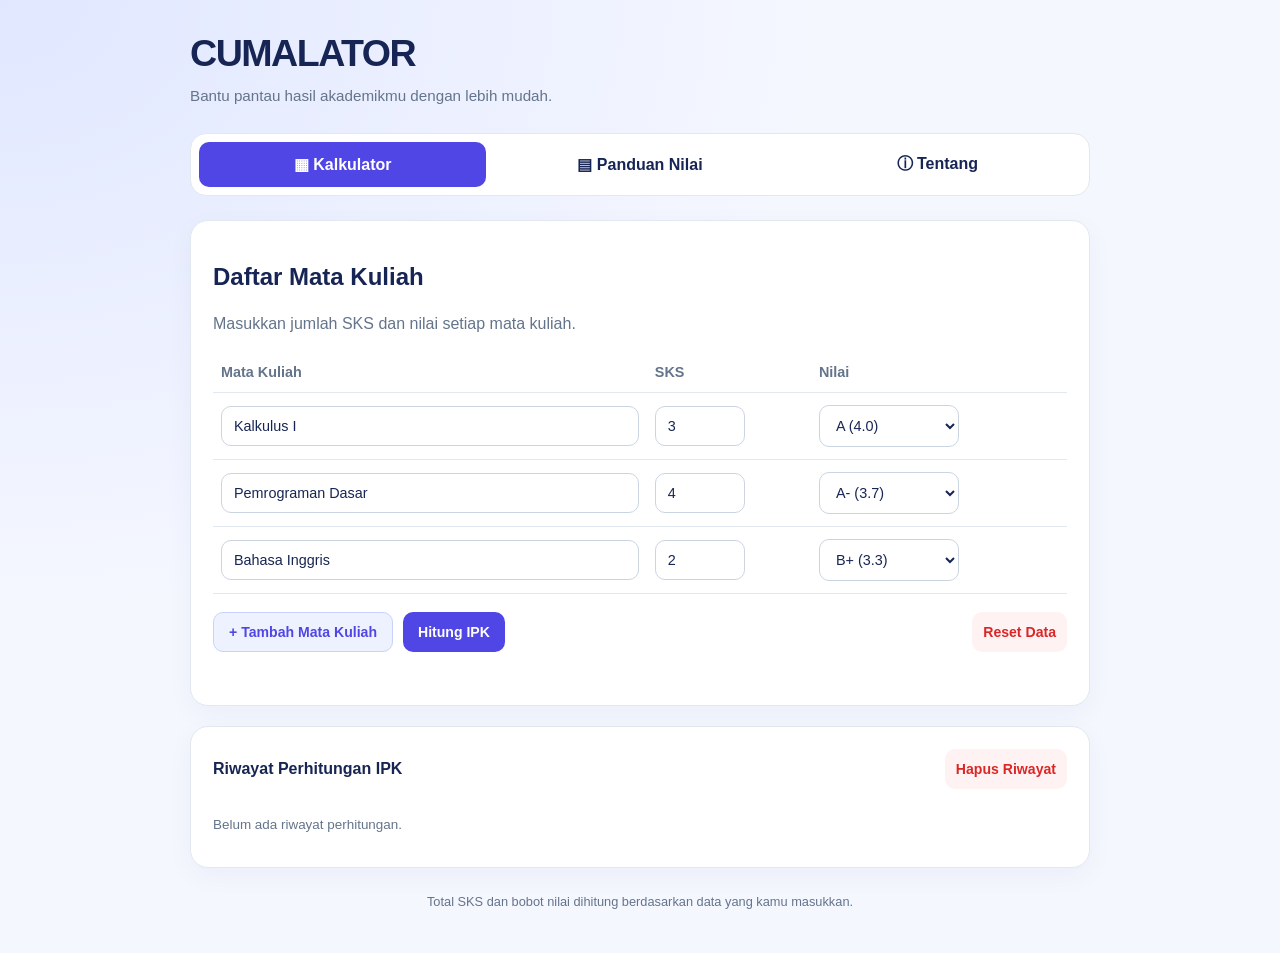
==== index.html @ b5d07160 "chore: kode awal Tugas 4 (CUMALATOR)" ====
<!DOCTYPE html>
<html lang="id">
<head>
  <meta charset="UTF-8">
  <meta name="viewport" content="width=device-width, initial-scale=1">
  <title>CUMALATOR</title>
  <link rel="stylesheet" href="style.css">
</head>

<body>
  <div class="wrap">

    <!-- Header -->
    <header class="app-header">
      <h1>CUMALATOR</h1>
      <p class="subtitle">
        Bantu pantau hasil akademikmu dengan lebih mudah.
      </p>
    </header>

    <!-- Navigasi -->
    <nav class="main-nav" aria-label="Navigasi utama">
      <button
        type="button"
        class="nav-btn active"
        data-view="calculatorView"
        aria-current="page"
      >
        <span aria-hidden="true">▦</span>
        Kalkulator
      </button>

      <button
        type="button"
        class="nav-btn"
        data-view="guideView"
      >
        <span aria-hidden="true">▤</span>
        Panduan Nilai
      </button>

      <button
        type="button"
        class="nav-btn"
        data-view="aboutView"
      >
        <span aria-hidden="true">ⓘ</span>
        Tentang
      </button>
    </nav>

    <!-- Konten utama -->
    <main>

      <!-- Halaman Kalkulator -->
      <section class="app-view active" id="calculatorView">
        <form id="ipkForm">
          <div class="card">
            <h2>Daftar Mata Kuliah</h2>

            <p class="section-desc">
              Masukkan jumlah SKS dan nilai setiap mata kuliah.
            </p>

            <div class="table-scroll">
              <table>
                <thead>
                  <tr>
                    <th class="col-nama">Mata Kuliah</th>
                    <th>SKS</th>
                    <th>Nilai</th>
                    <th></th>
                  </tr>
                </thead>

                <tbody id="tableBody"></tbody>
              </table>
            </div>

            <div class="actions-row">
              <button
                type="button"
                class="btn btn-ghost"
                id="addRowBtn"
              >
                + Tambah Mata Kuliah
              </button>

              <button
                type="submit"
                class="btn btn-primary"
                id="submitBtn"
              >
                Hitung IPK
              </button>

              <button
                type="button"
                class="btn btn-danger"
                id="resetBtn"
              >
                Reset Data
              </button>
            </div>

            <p
              id="saveIndicator"
              class="save-indicator"
              aria-live="polite"
            ></p>
          </div>
        </form>

        <!-- Hasil Perhitungan -->
        <div
          class="card"
          id="resultCard"
          style="display: none;"
        >
          <div class="result">
            <span>Hasil IPK kamu:</span>
            <span class="ipk-value" id="ipkValue">0.00</span>
          </div>
        </div>

        <!-- Riwayat Perhitungan -->
        <div class="card" id="historyCard">
          <div class="history-header">
            <strong>Riwayat Perhitungan IPK</strong>

            <button
              type="button"
              class="btn btn-danger"
              id="clearHistoryBtn"
            >
              Hapus Riwayat
            </button>
          </div>

          <div id="historyList" class="history-list">
            <p class="hint" id="historyEmpty">
              Belum ada riwayat perhitungan.
            </p>
          </div>
        </div>
      </section>

      <!-- Halaman Panduan Nilai -->
      <section class="app-view" id="guideView" hidden>
        <div class="card">
          <h2>Panduan Bobot Nilai</h2>

          <p class="section-desc">
            Berikut bobot nilai yang digunakan oleh kalkulator ini.
          </p>

          <div class="table-scroll">
            <table class="grade-table">
              <thead>
                <tr>
                  <th>Nilai</th>
                  <th>Bobot</th>
                </tr>
              </thead>

              <tbody>
                <tr>
                  <td>A</td>
                  <td>4.0</td>
                </tr>
                <tr>
                  <td>A-</td>
                  <td>3.7</td>
                </tr>
                <tr>
                  <td>B+</td>
                  <td>3.3</td>
                </tr>
                <tr>
                  <td>B</td>
                  <td>3.0</td>
                </tr>
                <tr>
                  <td>B-</td>
                  <td>2.7</td>
                </tr>
                <tr>
                  <td>C+</td>
                  <td>2.3</td>
                </tr>
                <tr>
                  <td>C</td>
                  <td>2.0</td>
                </tr>
                <tr>
                  <td>D</td>
                  <td>1.0</td>
                </tr>
                <tr>
                  <td>E</td>
                  <td>0.0</td>
                </tr>
              </tbody>
            </table>
          </div>
        </div>

        <div class="card">
          <h2>Cara Menghitung IPK</h2>

          <p>1. Masukkan nama mata kuliah dan jumlah SKS.</p>
          <p>2. Pilih nilai untuk setiap mata kuliah.</p>
          <p>3. Tekan tombol <strong>Hitung IPK</strong>.</p>
          <p>4. Hasil perhitungan akan muncul dan tersimpan di riwayat.</p>

          <p class="formula">
            IPK = Total (SKS × Bobot Nilai) ÷ Total SKS
          </p>
        </div>
      </section>

      <!-- Halaman Tentang -->
      <section class="app-view" id="aboutView" hidden>
        <div class="card about-card">

          <!-- Ikon Ilustrasi -->
          <div class="about-icon" aria-hidden="true">
            <svg
              xmlns="http://www.w3.org/2000/svg"
              viewBox="0 0 64 64"
              width="64"
              height="64"
              fill="none"
            >
              <rect
                width="64"
                height="64"
                rx="18"
                fill="#E8EAFE"
              />

              <path
                d="M10 25L32 14L54 25L32 36L10 25Z"
                fill="#4F46E5"
              />

              <path
                d="M19 30V41C26 47 38 47 45 41V30L32 37L19 30Z"
                fill="#818CF8"
              />

              <path
                d="M53 26V39"
                stroke="#3730A3"
                stroke-width="3"
                stroke-linecap="round"
              />

              <circle
                cx="53"
                cy="43"
                r="3"
                fill="#3730A3"
              />
            </svg>
          </div>

          <h2>Tentang CUMALATOR</h2>

          <p>
            CUMALATOR adalah aplikasi sederhana untuk membantu
            mahasiswa memperkirakan Indeks Prestasi Kumulatif berdasarkan
            SKS dan nilai mata kuliah yang dimasukkan.
          </p>

          <h3>Fitur aplikasi</h3>

          <ul>
            <li>Menghitung IPK berdasarkan bobot nilai dan SKS.</li>
            <li>Menambahkan beberapa mata kuliah.</li>
            <li>Menyimpan data dan riwayat perhitungan di browser.</li>
            <li>Melihat panduan bobot nilai yang digunakan.</li>
          </ul>

          <button
            type="button"
            class="btn btn-primary"
            data-go-view="calculatorView"
          >
            Mulai Hitung IPK
          </button>
        </div>
      </section>

    </main>

    <!-- Footer -->
    <footer>
      Total SKS dan bobot nilai dihitung berdasarkan data yang kamu masukkan.
    </footer>

  </div>

  <!-- Tooltip -->
  <div class="tooltip" id="tooltip"></div>

  <!-- JavaScript utama -->
  <script src="script.js"></script>

  <!-- Navigasi dan Animasi Halaman -->
  <script>
    (() => {
      const navButtons = document.querySelectorAll(".nav-btn");
      const views = document.querySelectorAll(".app-view");

      const reducedMotion = window.matchMedia(
        "(prefers-reduced-motion: reduce)"
      );

      function showView(viewId) {
        const target = document.getElementById(viewId);

        if (!target) return;

        // Tampilkan halaman yang dipilih
        views.forEach((view) => {
          const isTarget = view.id === viewId;

          view.hidden = !isTarget;
          view.classList.toggle("active", isTarget);
        });

        // Perbarui navigasi aktif
        navButtons.forEach((button) => {
          const isActive = button.dataset.view === viewId;

          button.classList.toggle("active", isActive);

          if (isActive) {
            button.setAttribute("aria-current", "page");
          } else {
            button.removeAttribute("aria-current");
          }
        });

        // Animasi transisi halaman
if (
  !reducedMotion.matches &&
  typeof target.animate === "function"
) {
  target.animate(
    [
      {
        opacity: 0,
        transform: "translateY(24px)"
      },
      {
        opacity: 1,
        transform: "translateY(0)"
      }
    ],
    {
      duration: 600,
      easing: "ease-out"
    }
  );
}
        // Kembali ke bagian atas halaman
        window.scrollTo({
          top: 0,
          behavior: reducedMotion.matches ? "auto" : "smooth"
        });
      }

      // Navigasi melalui menu utama
      navButtons.forEach((button) => {
        button.addEventListener("click", () => {
          showView(button.dataset.view);
        });
      });

      // Navigasi melalui tombol di dalam halaman
      document.querySelectorAll("[data-go-view]").forEach((button) => {
        button.addEventListener("click", () => {
          showView(button.dataset.goView);
        });
      });
    })();
  </script>

</body>
</html>
---- style.css ----
:root {
  --bg: #f5f7ff;
  --card-bg: #ffffff;
  --text: #172554;
  --muted: #64748b;
  --border: #e2e8f0;
  --accent: #4f46e5;
  --accent-hover: #4338ca;
  --danger: #dc2626;
  --danger-hover: #b91c1c;
  --row-hover: #f1f5ff;
  --success-bg: #eef2ff;
  --success-text: #3730a3;
}

* {
  box-sizing: border-box;
}

html {
  min-height: 100%;
  scroll-behavior: smooth;
}

body {
  min-height: 100vh;
  margin: 0;
  padding: 32px 20px 40px;
  background:
    radial-gradient(ellipse at top left, #e0e7ff 0, transparent 45%),
    var(--bg);
  color: var(--text);
  font-family: Inter, "Segoe UI", Arial, sans-serif;
}

.wrap {
  width: 100%;
  max-width: 900px;
  margin: 0 auto;
}

h1 {
  margin: 0 0 8px;
  font-size: clamp(1.7rem, 4vw, 2.35rem);
  letter-spacing: -0.04em;
}

.subtitle {
  margin: 0 0 24px;
  color: var(--muted);
  line-height: 1.7;
  font-size: 0.95rem;
}

.card {
  min-width: 0;
  margin-bottom: 18px;
  padding: 22px;
  background: var(--card-bg);
  border: 1px solid var(--border);
  border-radius: 18px;
  box-shadow: 0 8px 28px #1725540a;
}

.table-scroll {
  width: 100%;
  overflow-x: auto;
  -webkit-overflow-scrolling: touch;
}

table {
  width: 100%;
  border-collapse: collapse;
}

th,
td {
  padding: 12px 8px;
  text-align: left;
  font-size: 0.9rem;
}

th {
  color: var(--muted);
  font-weight: 650;
  border-bottom: 1px solid var(--border);
}

tr.course-row {
  border-bottom: 1px solid var(--border);
  transition: background 0.15s ease;
}

tr.course-row:hover,
tr.course-row.hovered {
  background: var(--row-hover);
}

input[type="text"],
input[type="number"],
select {
  width: 100%;
  min-width: 0;
  padding: 11px 12px;
  border: 1px solid #cbd5e1;
  border-radius: 10px;
  background: #fff;
  color: #172554;
  font: inherit;
  font-size: 0.9rem;
  transition: border-color 0.15s ease, box-shadow 0.15s ease;
}

input:focus,
select:focus,
input.field-focused,
select.field-focused {
  outline: none;
  border-color: var(--accent);
  box-shadow: 0 0 0 3px #4f46e51c;
}

input[type="number"] {
  max-width: 90px;
}

select {
  max-width: 140px;
}

.col-nama {
  min-width: 150px;
}

.btn {
  min-height: 40px;
  padding: 10px 15px;
  border: 0;
  border-radius: 10px;
  font: inherit;
  font-size: 0.88rem;
  font-weight: 650;
  cursor: pointer;
  transition: background 0.15s ease, transform 0.15s ease;
}

.btn:active {
  transform: scale(0.97);
}

.btn-primary {
  background: var(--accent);
  color: #fff;
}

.btn-primary:hover {
  background: var(--accent-hover);
}

.btn-danger {
  padding: 8px 11px;
  background: #fef2f2;
  color: var(--danger);
}

.btn-danger:hover {
  background: #fee2e2;
  color: var(--danger-hover);
}

.btn-ghost {
  border: 1px solid #c7d2fe;
  background: #eef2ff;
  color: var(--accent);
}

.btn-ghost:hover {
  background: #e0e7ff;
}

.actions-row {
  display: flex;
  flex-wrap: wrap;
  gap: 10px;
  margin-top: 18px;
}

#resetBtn {
  margin-left: auto;
}

#resultCard {
  overflow: hidden;
}

.result {
  display: flex;
  flex-wrap: wrap;
  align-items: center;
  justify-content: space-between;
  gap: 12px;
  padding: 20px;
  border: 1px solid #c7d2fe;
  border-radius: 14px;
  background: var(--success-bg);
  color: var(--success-text);
}

.result .ipk-value {
  font-size: clamp(2rem, 6vw, 2.8rem);
  font-weight: 800;
  letter-spacing: -0.04em;
}

#historyCard {
  margin-top: 20px;
}

.history-header {
  display: flex;
  flex-wrap: wrap;
  align-items: center;
  justify-content: space-between;
  gap: 12px;
}

.history-list {
  display: grid;
  gap: 10px;
  margin-top: 14px;
}

.history-item {
  display: flex;
  flex-wrap: wrap;
  align-items: center;
  justify-content: space-between;
  gap: 12px;
  padding: 14px;
  border: 1px solid var(--border);
  border-radius: 12px;
  background: #fafbff;
}

.history-meta,
.hint {
  color: var(--muted);
  font-size: 0.84rem;
}

.history-ipk {
  color: var(--accent);
  font-size: 1.2rem;
  font-weight: 800;
}

.save-indicator {
  min-height: 1em;
  margin-top: 6px;
  color: var(--muted);
  text-align: right;
  font-size: 0.78rem;
}

.tooltip {
  position: fixed;
  z-index: 10;
  padding: 7px 10px;
  border-radius: 8px;
  background: #172554;
  color: #fff;
  font-size: 0.78rem;
  pointer-events: none;
  opacity: 0;
  white-space: nowrap;
  transition: opacity 0.1s ease;
}

.event-log {
  max-height: 90px;
  margin-top: 14px;
  padding-top: 10px;
  overflow-y: auto;
  border-top: 1px dashed var(--border);
  color: var(--muted);
  font-size: 0.75rem;
}

.event-log div {
  padding: 2px 0;
}

footer {
  margin-top: 24px;
  color: var(--muted);
  text-align: center;
  font-size: 0.8rem;
  line-height: 1.6;
}

@media (max-width: 600px) {
  body {
    padding: 22px 12px 30px;
  }

  .card {
    padding: 15px;
    border-radius: 14px;
  }

  th,
  td {
    padding: 9px 6px;
    font-size: 0.82rem;
  }

  .actions-row {
    display: grid;
    grid-template-columns: 1fr;
  }

  .actions-row .btn {
    width: 100%;
  }

  #resetBtn {
    margin-left: 0;
  }

  .history-header {
    align-items: flex-start;
  }

  .history-header .btn {
    width: 100%;
  }
}

@media (prefers-reduced-motion: reduce) {
  *,
  *::before,
  *::after {
    scroll-behavior: auto !important;
    animation-duration: 0.01ms !important;
    animation-iteration-count: 1 !important;
    transition-duration: 0.01ms !important;
  }
}

.main-nav {
  display: flex;
  flex-wrap: wrap;
  gap: 10px;
  margin: 24px 0;
  padding: 8px;
  border: 1px solid var(--border, #e2e8f0);
  border-radius: 16px;
  background: var(--card, #ffffff);
}

.nav-btn {
  flex: 1;
  min-width: 110px;
  padding: 12px 14px;
  border: 0;
  border-radius: 10px;
  background: transparent;
  color: var(--text, #334155);
  font: inherit;
  font-weight: 600;
  cursor: pointer;
  transition: background 180ms ease, color 180ms ease;
}

.nav-btn:hover {
  background: #eef2ff;
}

.nav-btn.active {
  background: #4f46e5;
  color: #ffffff;
}

.nav-btn:focus-visible,
.btn:focus-visible {
  outline: 3px solid #a5b4fc;
  outline-offset: 3px;
}

.app-view[hidden] {
  display: none !important;
}

.app-view.active {
  display: block;
}

.section-desc {
  color: var(--muted, #64748b);
  line-height: 1.6;
}

.grade-table {
  width: 100%;
  border-collapse: collapse;
}

.grade-table th,
.grade-table td {
  padding: 12px 16px;
  text-align: left;
  border-bottom: 1px solid var(--border, #e2e8f0);
}

.grade-table tbody tr:last-child td {
  border-bottom: none;
}

.formula {
  margin-top: 18px;
  padding: 16px;
  border-radius: 12px;
  background: #eef2ff;
  color: #3730a3;
  font-weight: 600;
  line-height: 1.7;
}

.about-icon {
  display: inline-flex;
  align-items: center;
  justify-content: center;
  margin-bottom: 12px;
}

.about-icon svg {
  display: block;
  width: 64px;
  height: 64px;
}

.about-card {
  line-height: 1.7;
}

.about-card h3 {
  margin-top: 24px;
  margin-bottom: 10px;
}

.about-card ul {
  padding-left: 22px;
  margin-bottom: 24px;
}

.about-card li {
  margin-bottom: 8px;
}

.input-invalid {
  border: 2px solid #dc2626 !important;
  background-color: #fef2f2 !important;
  outline-color: #dc2626;
}
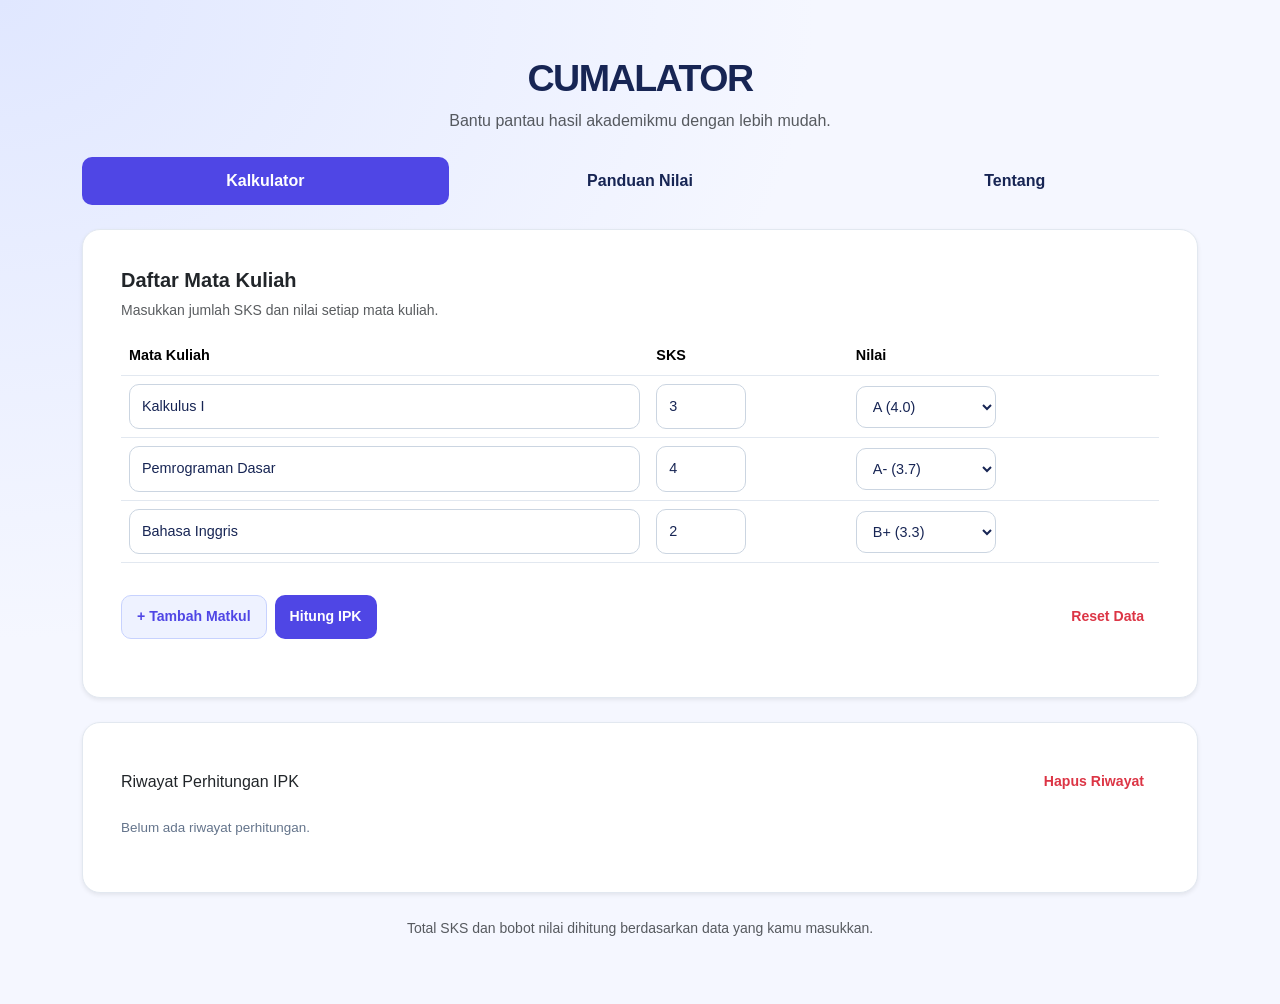
==== commit caf07538: "fix(html): rapikan struktur card bootstrap dan sesuaikan script path" ====
--- a/index.html
+++ b/index.html
@@ -1,393 +1,184 @@
-
 <!DOCTYPE html>
 <html lang="id">
 <head>
   <meta charset="UTF-8">
   <meta name="viewport" content="width=device-width, initial-scale=1">
-  <title>CUMALATOR</title>
-  <link rel="stylesheet" href="style.css">
+  <title>CUMALATOR — Hitung IPK</title>
+
+  <link rel="stylesheet" href="https://cdn.jsdelivr.net/npm/bootstrap@5.3.3/dist/css/bootstrap.min.css">
+  <link rel="stylesheet" href="src/style.css">
 </head>
 
 <body>
-  <div class="wrap">
+  <div class="bobot-tip" id="tooltip"></div>
 
-    <!-- Header -->
-    <header class="app-header">
-      <h1>CUMALATOR</h1>
-      <p class="subtitle">
-        Bantu pantau hasil akademikmu dengan lebih mudah.
-      </p>
+  <div class="container py-4">
+    <header class="text-center mb-4">
+      <h1 class="fw-bold">CUMALATOR</h1>
+      <p class="text-muted">Bantu pantau hasil akademikmu dengan lebih mudah.</p>
     </header>
 
-    <!-- Navigasi -->
-    <nav class="main-nav" aria-label="Navigasi utama">
-      <button
-        type="button"
-        class="nav-btn active"
-        data-view="calculatorView"
-        aria-current="page"
-      >
-        <span aria-hidden="true">▦</span>
-        Kalkulator
-      </button>
-
-      <button
-        type="button"
-        class="nav-btn"
-        data-view="guideView"
-      >
-        <span aria-hidden="true">▤</span>
-        Panduan Nilai
-      </button>
-
-      <button
-        type="button"
-        class="nav-btn"
-        data-view="aboutView"
-      >
-        <span aria-hidden="true">ⓘ</span>
-        Tentang
-      </button>
+    <nav class="d-flex justify-content-center gap-2 mb-4">
+      <button type="button" class="nav-btn btn active" data-view="calculatorView">Kalkulator</button>
+      <button type="button" class="nav-btn btn" data-view="guideView">Panduan Nilai</button>
+      <button type="button" class="nav-btn btn" data-view="aboutView">Tentang</button>
     </nav>
 
-    <!-- Konten utama -->
     <main>
-
-      <!-- Halaman Kalkulator -->
+      <!-- Menu Kalkulator -->
       <section class="app-view active" id="calculatorView">
         <form id="ipkForm">
-          <div class="card">
-            <h2>Daftar Mata Kuliah</h2>
+          <div class="card shadow-sm mb-4">
+            <div class="card-body">
+              <h2 class="h5 fw-bold mb-2">Daftar Mata Kuliah</h2>
+              <p class="text-muted small mb-3">Masukkan jumlah SKS dan nilai setiap mata kuliah.</p>
 
-            <p class="section-desc">
-              Masukkan jumlah SKS dan nilai setiap mata kuliah.
-            </p>
+              <div class="table-responsive">
+                <table class="table align-middle">
+                  <thead>
+                    <tr>
+                      <th class="col-nama">Mata Kuliah</th>
+                      <th>SKS</th>
+                      <th>Nilai</th>
+                      <th></th>
+                    </tr>
+                  </thead>
+                  <tbody id="tableBody"></tbody>
+                </table>
+              </div>
 
-            <div class="table-scroll">
-              <table>
-                <thead>
-                  <tr>
-                    <th class="col-nama">Mata Kuliah</th>
-                    <th>SKS</th>
-                    <th>Nilai</th>
-                    <th></th>
-                  </tr>
-                </thead>
+              <div class="d-flex flex-wrap gap-2 mt-3">
+                <button type="button" class="btn btn-ghost" id="addRowBtn">+ Tambah Matkul</button>
+                <button type="submit" class="btn btn-primary" id="submitBtn">Hitung IPK</button>
+                <button type="button" class="btn btn-outline-danger" id="resetBtn">Reset Data</button>
+              </div>
 
-                <tbody id="tableBody"></tbody>
-              </table>
+              <p id="saveIndicator" class="save-indicator mt-2 mb-0"></p>
             </div>
-
-            <div class="actions-row">
-              <button
-                type="button"
-                class="btn btn-ghost"
-                id="addRowBtn"
-              >
-                + Tambah Mata Kuliah
-              </button>
-
-              <button
-                type="submit"
-                class="btn btn-primary"
-                id="submitBtn"
-              >
-                Hitung IPK
-              </button>
-
-              <button
-                type="button"
-                class="btn btn-danger"
-                id="resetBtn"
-              >
-                Reset Data
-              </button>
-            </div>
-
-            <p
-              id="saveIndicator"
-              class="save-indicator"
-              aria-live="polite"
-            ></p>
           </div>
         </form>
 
-        <!-- Hasil Perhitungan -->
-        <div
-          class="card"
-          id="resultCard"
-          style="display: none;"
-        >
-          <div class="result">
-            <span>Hasil IPK kamu:</span>
-            <span class="ipk-value" id="ipkValue">0.00</span>
+        <div class="card shadow-sm mb-4" id="resultCard" style="display: none;">
+          <div class="card-body text-center">
+            <span class="fs-5 me-2">Hasil IPK kamu:</span>
+            <span class="fw-bold text-primary display-6" id="ipkValue">0.00</span>
           </div>
         </div>
 
-        <!-- Riwayat Perhitungan -->
-        <div class="card" id="historyCard">
-          <div class="history-header">
-            <strong>Riwayat Perhitungan IPK</strong>
+        <div class="card shadow-sm mb-4" id="historyCard">
+          <div class="card-body">
+            <div class="d-flex justify-content-between align-items-center mb-3">
+              <strong class="h6 mb-0">Riwayat Perhitungan IPK</strong>
+              <button type="button" class="btn btn-outline-danger btn-sm" id="clearHistoryBtn">Hapus Riwayat</button>
+            </div>
+            <div id="historyList">
+              <p class="text-muted mb-0 small" id="historyEmpty">Belum ada riwayat perhitungan.</p>
+            </div>
+          </div>
+        </div>
+      </section>
 
-            <button
-              type="button"
-              class="btn btn-danger"
-              id="clearHistoryBtn"
-            >
-              Hapus Riwayat
-            </button>
+      <!-- Menu Panduan -->
+      <section class="app-view" id="guideView" hidden>
+        <div class="card shadow-sm mb-4">
+          <div class="card-body">
+            <h2 class="h5 fw-bold mb-2">Panduan Bobot Nilai</h2>
+            <p class="text-muted small mb-3">Berikut bobot nilai yang digunakan oleh kalkulator ini.</p>
+
+            <div class="table-responsive">
+              <table class="table table-bordered align-middle">
+                <thead class="table-light">
+                  <tr>
+                    <th>Nilai</th>
+                    <th>Bobot</th>
+                  </tr>
+                </thead>
+                <tbody>
+                  <tr><td>A</td><td>4.0</td></tr>
+                  <tr><td>A-</td><td>3.7</td></tr>
+                  <tr><td>B+</td><td>3.3</td></tr>
+                  <tr><td>B</td><td>3.0</td></tr>
+                  <tr><td>B-</td><td>2.7</td></tr>
+                  <tr><td>C+</td><td>2.3</td></tr>
+                  <tr><td>C</td><td>2.0</td></tr>
+                  <tr><td>D</td><td>1.0</td></tr>
+                  <tr><td>E</td><td>0.0</td></tr>
+                </tbody>
+              </table>
+            </div>
           </div>
+        </div>
 
-          <div id="historyList" class="history-list">
-            <p class="hint" id="historyEmpty">
-              Belum ada riwayat perhitungan.
+        <div class="card shadow-sm mb-4">
+          <div class="card-body">
+            <h2 class="h5 fw-bold mb-3">Cara Menghitung IPK</h2>
+            <ol class="ps-3 mb-3 small">
+              <li class="mb-1">Masukkan nama mata kuliah dan jumlah SKS.</li>
+              <li class="mb-1">Pilih nilai untuk setiap mata kuliah.</li>
+              <li class="mb-1">Tekan tombol <strong>Hitung IPK</strong>.</li>
+              <li class="mb-1">Hasil perhitungan akan muncul dan tersimpan di riwayat.</li>
+            </ol>
+            <p class="p-3 bg-light rounded text-center fw-semibold small mb-0">
+              IPK = Total (SKS × Bobot Nilai) ÷ Total SKS
             </p>
           </div>
         </div>
       </section>
 
-      <!-- Halaman Panduan Nilai -->
-      <section class="app-view" id="guideView" hidden>
-        <div class="card">
-          <h2>Panduan Bobot Nilai</h2>
-
-          <p class="section-desc">
-            Berikut bobot nilai yang digunakan oleh kalkulator ini.
-          </p>
-
-          <div class="table-scroll">
-            <table class="grade-table">
-              <thead>
-                <tr>
-                  <th>Nilai</th>
-                  <th>Bobot</th>
-                </tr>
-              </thead>
-
-              <tbody>
-                <tr>
-                  <td>A</td>
-                  <td>4.0</td>
-                </tr>
-                <tr>
-                  <td>A-</td>
-                  <td>3.7</td>
-                </tr>
-                <tr>
-                  <td>B+</td>
-                  <td>3.3</td>
-                </tr>
-                <tr>
-                  <td>B</td>
-                  <td>3.0</td>
-                </tr>
-                <tr>
-                  <td>B-</td>
-                  <td>2.7</td>
-                </tr>
-                <tr>
-                  <td>C+</td>
-                  <td>2.3</td>
-                </tr>
-                <tr>
-                  <td>C</td>
-                  <td>2.0</td>
-                </tr>
-                <tr>
-                  <td>D</td>
-                  <td>1.0</td>
-                </tr>
-                <tr>
-                  <td>E</td>
-                  <td>0.0</td>
-                </tr>
-              </tbody>
-            </table>
+      <!-- Menu Tentang -->
+      <section class="app-view" id="aboutView" hidden>
+        <div class="card shadow-sm mb-4">
+          <div class="card-body text-center py-4">
+            <h2 class="h5 fw-bold mb-2">Tentang CUMALATOR</h2>
+            <p class="text-muted small mb-3">
+              CUMALATOR adalah aplikasi untuk membantu mahasiswa memperkirakan IPK berdasarkan SKS dan nilai mata kuliah.
+            </p>
+            <button type="button" class="btn btn-primary" data-go-view="calculatorView">Mulai Hitung IPK</button>
           </div>
         </div>
-
-        <div class="card">
-          <h2>Cara Menghitung IPK</h2>
-
-          <p>1. Masukkan nama mata kuliah dan jumlah SKS.</p>
-          <p>2. Pilih nilai untuk setiap mata kuliah.</p>
-          <p>3. Tekan tombol <strong>Hitung IPK</strong>.</p>
-          <p>4. Hasil perhitungan akan muncul dan tersimpan di riwayat.</p>
-
-          <p class="formula">
-            IPK = Total (SKS × Bobot Nilai) ÷ Total SKS
-          </p>
-        </div>
       </section>
-
-      <!-- Halaman Tentang -->
-      <section class="app-view" id="aboutView" hidden>
-        <div class="card about-card">
-
-          <!-- Ikon Ilustrasi -->
-          <div class="about-icon" aria-hidden="true">
-            <svg
-              xmlns="http://www.w3.org/2000/svg"
-              viewBox="0 0 64 64"
-              width="64"
-              height="64"
-              fill="none"
-            >
-              <rect
-                width="64"
-                height="64"
-                rx="18"
-                fill="#E8EAFE"
-              />
-
-              <path
-                d="M10 25L32 14L54 25L32 36L10 25Z"
-                fill="#4F46E5"
-              />
-
-              <path
-                d="M19 30V41C26 47 38 47 45 41V30L32 37L19 30Z"
-                fill="#818CF8"
-              />
-
-              <path
-                d="M53 26V39"
-                stroke="#3730A3"
-                stroke-width="3"
-                stroke-linecap="round"
-              />
-
-              <circle
-                cx="53"
-                cy="43"
-                r="3"
-                fill="#3730A3"
-              />
-            </svg>
-          </div>
-
-          <h2>Tentang CUMALATOR</h2>
-
-          <p>
-            CUMALATOR adalah aplikasi sederhana untuk membantu
-            mahasiswa memperkirakan Indeks Prestasi Kumulatif berdasarkan
-            SKS dan nilai mata kuliah yang dimasukkan.
-          </p>
-
-          <h3>Fitur aplikasi</h3>
-
-          <ul>
-            <li>Menghitung IPK berdasarkan bobot nilai dan SKS.</li>
-            <li>Menambahkan beberapa mata kuliah.</li>
-            <li>Menyimpan data dan riwayat perhitungan di browser.</li>
-            <li>Melihat panduan bobot nilai yang digunakan.</li>
-          </ul>
-
-          <button
-            type="button"
-            class="btn btn-primary"
-            data-go-view="calculatorView"
-          >
-            Mulai Hitung IPK
-          </button>
-        </div>
-      </section>
-
     </main>
 
-    <!-- Footer -->
-    <footer>
+    <footer class="text-center text-muted small mt-4">
       Total SKS dan bobot nilai dihitung berdasarkan data yang kamu masukkan.
     </footer>
-
   </div>
 
-  <!-- Tooltip -->
-  <div class="tooltip" id="tooltip"></div>
+  <script src="https://cdn.jsdelivr.net/npm/bootstrap@5.3.3/dist/js/bootstrap.bundle.min.js"></script>
+  <script src="src/script.js"></script>
 
-  <!-- JavaScript utama -->
-  <script src="script.js"></script>
+  <script>
+    // Navigasi sederhana antar halaman
+    const tombolNav = document.querySelectorAll('.nav-btn');
+    const semuaHalaman = document.querySelectorAll('.app-view');
 
-  <!-- Navigasi dan Animasi Halaman -->
-  <script>
-    (() => {
-      const navButtons = document.querySelectorAll(".nav-btn");
-      const views = document.querySelectorAll(".app-view");
-
-      const reducedMotion = window.matchMedia(
-        "(prefers-reduced-motion: reduce)"
-      );
-
-      function showView(viewId) {
-        const target = document.getElementById(viewId);
-
-        if (!target) return;
-
-        // Tampilkan halaman yang dipilih
-        views.forEach((view) => {
-          const isTarget = view.id === viewId;
-
-          view.hidden = !isTarget;
-          view.classList.toggle("active", isTarget);
-        });
-
-        // Perbarui navigasi aktif
-        navButtons.forEach((button) => {
-          const isActive = button.dataset.view === viewId;
-
-          button.classList.toggle("active", isActive);
-
-          if (isActive) {
-            button.setAttribute("aria-current", "page");
-          } else {
-            button.removeAttribute("aria-current");
-          }
-        });
-
-        // Animasi transisi halaman
-if (
-  !reducedMotion.matches &&
-  typeof target.animate === "function"
-) {
-  target.animate(
-    [
-      {
-        opacity: 0,
-        transform: "translateY(24px)"
-      },
-      {
-        opacity: 1,
-        transform: "translateY(0)"
-      }
-    ],
-    {
-      duration: 600,
-      easing: "ease-out"
-    }
-  );
-}
-        // Kembali ke bagian atas halaman
-        window.scrollTo({
-          top: 0,
-          behavior: reducedMotion.matches ? "auto" : "smooth"
-        });
-      }
-
-      // Navigasi melalui menu utama
-      navButtons.forEach((button) => {
-        button.addEventListener("click", () => {
-          showView(button.dataset.view);
-        });
+    function pindahHalaman(idTarget) {
+      semuaHalaman.forEach(hal => {
+        if (hal.id === idTarget) {
+          hal.hidden = false;
+          hal.classList.add('active');
+        } else {
+          hal.hidden = true;
+          hal.classList.remove('active');
+        }
       });
 
-      // Navigasi melalui tombol di dalam halaman
-      document.querySelectorAll("[data-go-view]").forEach((button) => {
-        button.addEventListener("click", () => {
-          showView(button.dataset.goView);
-        });
+      tombolNav.forEach(btn => {
+        if (btn.dataset.view === idTarget) {
+          btn.classList.add('active');
+        } else {
+          btn.classList.remove('active');
+        }
       });
-    })();
+    }
+
+    tombolNav.forEach(btn => {
+      btn.addEventListener('click', () => pindahHalaman(btn.dataset.view));
+    });
+
+    document.querySelectorAll('[data-go-view]').forEach(btn => {
+      btn.addEventListener('click', () => pindahHalaman(btn.dataset.goView));
+    });
   </script>
-
 </body>
-</html>
+</html>
--- a/src/style.css
+++ b/src/style.css
@@ -0,0 +1,465 @@
+
+:root {
+  --bg: #f5f7ff;
+  --card-bg: #ffffff;
+  --text: #172554;
+  --muted: #64748b;
+  --border: #e2e8f0;
+  --accent: #4f46e5;
+  --accent-hover: #4338ca;
+  --danger: #dc2626;
+  --danger-hover: #b91c1c;
+  --row-hover: #f1f5ff;
+  --success-bg: #eef2ff;
+  --success-text: #3730a3;
+}
+
+* {
+  box-sizing: border-box;
+}
+
+html {
+  min-height: 100%;
+  scroll-behavior: smooth;
+}
+
+body {
+  min-height: 100vh;
+  margin: 0;
+  padding: 32px 20px 40px;
+  background:
+    radial-gradient(ellipse at top left, #e0e7ff 0, transparent 45%),
+    var(--bg);
+  color: var(--text);
+  font-family: Inter, "Segoe UI", Arial, sans-serif;
+}
+
+.wrap {
+  width: 100%;
+  max-width: 900px;
+  margin: 0 auto;
+}
+
+h1 {
+  margin: 0 0 8px;
+  font-size: clamp(1.7rem, 4vw, 2.35rem);
+  letter-spacing: -0.04em;
+}
+
+.subtitle {
+  margin: 0 0 24px;
+  color: var(--muted);
+  line-height: 1.7;
+  font-size: 0.95rem;
+}
+
+.card {
+  min-width: 0;
+  margin-bottom: 18px;
+  padding: 22px;
+  background: var(--card-bg);
+  border: 1px solid var(--border);
+  border-radius: 18px;
+  box-shadow: 0 8px 28px #1725540a;
+}
+
+.table-scroll {
+  width: 100%;
+  overflow-x: auto;
+  -webkit-overflow-scrolling: touch;
+}
+
+table {
+  width: 100%;
+  border-collapse: collapse;
+}
+
+th,
+td {
+  padding: 12px 8px;
+  text-align: left;
+  font-size: 0.9rem;
+}
+
+th {
+  color: var(--muted);
+  font-weight: 650;
+  border-bottom: 1px solid var(--border);
+}
+
+tr.course-row {
+  border-bottom: 1px solid var(--border);
+  transition: background 0.15s ease;
+}
+
+tr.course-row:hover,
+tr.course-row.hovered {
+  background: var(--row-hover);
+}
+
+input[type="text"],
+input[type="number"],
+select {
+  width: 100%;
+  min-width: 0;
+  padding: 11px 12px;
+  border: 1px solid #cbd5e1;
+  border-radius: 10px;
+  background: #fff;
+  color: #172554;
+  font: inherit;
+  font-size: 0.9rem;
+  transition: border-color 0.15s ease, box-shadow 0.15s ease;
+}
+
+input:focus,
+select:focus,
+input.field-focused,
+select.field-focused {
+  outline: none;
+  border-color: var(--accent);
+  box-shadow: 0 0 0 3px #4f46e51c;
+}
+
+input[type="number"] {
+  max-width: 90px;
+}
+
+select {
+  max-width: 140px;
+}
+
+.col-nama {
+  min-width: 150px;
+}
+
+.btn {
+  min-height: 40px;
+  padding: 10px 15px;
+  border: 0;
+  border-radius: 10px;
+  font: inherit;
+  font-size: 0.88rem;
+  font-weight: 650;
+  cursor: pointer;
+  transition: background 0.15s ease, transform 0.15s ease;
+}
+
+.btn:active {
+  transform: scale(0.97);
+}
+
+.btn-primary {
+  background: var(--accent);
+  color: #fff;
+}
+
+.btn-primary:hover {
+  background: var(--accent-hover);
+}
+
+.btn-danger {
+  padding: 8px 11px;
+  background: #fef2f2;
+  color: var(--danger);
+}
+
+.btn-danger:hover {
+  background: #fee2e2;
+  color: var(--danger-hover);
+}
+
+.btn-ghost {
+  border: 1px solid #c7d2fe;
+  background: #eef2ff;
+  color: var(--accent);
+}
+
+.btn-ghost:hover {
+  background: #e0e7ff;
+}
+
+.actions-row {
+  display: flex;
+  flex-wrap: wrap;
+  gap: 10px;
+  margin-top: 18px;
+}
+
+#resetBtn {
+  margin-left: auto;
+}
+
+#resultCard {
+  overflow: hidden;
+}
+
+.result {
+  display: flex;
+  flex-wrap: wrap;
+  align-items: center;
+  justify-content: space-between;
+  gap: 12px;
+  padding: 20px;
+  border: 1px solid #c7d2fe;
+  border-radius: 14px;
+  background: var(--success-bg);
+  color: var(--success-text);
+}
+
+.result .ipk-value {
+  font-size: clamp(2rem, 6vw, 2.8rem);
+  font-weight: 800;
+  letter-spacing: -0.04em;
+}
+
+#historyCard {
+  margin-top: 20px;
+}
+
+.history-header {
+  display: flex;
+  flex-wrap: wrap;
+  align-items: center;
+  justify-content: space-between;
+  gap: 12px;
+}
+
+.history-list {
+  display: grid;
+  gap: 10px;
+  margin-top: 14px;
+}
+
+.history-item {
+  display: flex;
+  flex-wrap: wrap;
+  align-items: center;
+  justify-content: space-between;
+  gap: 12px;
+  padding: 14px;
+  border: 1px solid var(--border);
+  border-radius: 12px;
+  background: #fafbff;
+}
+
+.history-meta,
+.hint {
+  color: var(--muted);
+  font-size: 0.84rem;
+}
+
+.history-ipk {
+  color: var(--accent);
+  font-size: 1.2rem;
+  font-weight: 800;
+}
+
+.save-indicator {
+  min-height: 1em;
+  margin-top: 6px;
+  color: var(--muted);
+  text-align: right;
+  font-size: 0.78rem;
+}
+
+.tooltip {
+  position: fixed;
+  z-index: 10;
+  padding: 7px 10px;
+  border-radius: 8px;
+  background: #172554;
+  color: #fff;
+  font-size: 0.78rem;
+  pointer-events: none;
+  opacity: 0;
+  white-space: nowrap;
+  transition: opacity 0.1s ease;
+}
+
+.event-log {
+  max-height: 90px;
+  margin-top: 14px;
+  padding-top: 10px;
+  overflow-y: auto;
+  border-top: 1px dashed var(--border);
+  color: var(--muted);
+  font-size: 0.75rem;
+}
+
+.event-log div {
+  padding: 2px 0;
+}
+
+footer {
+  margin-top: 24px;
+  color: var(--muted);
+  text-align: center;
+  font-size: 0.8rem;
+  line-height: 1.6;
+}
+
+@media (max-width: 600px) {
+  body {
+    padding: 22px 12px 30px;
+  }
+
+  .card {
+    padding: 15px;
+    border-radius: 14px;
+  }
+
+  th,
+  td {
+    padding: 9px 6px;
+    font-size: 0.82rem;
+  }
+
+  .actions-row {
+    display: grid;
+    grid-template-columns: 1fr;
+  }
+
+  .actions-row .btn {
+    width: 100%;
+  }
+
+  #resetBtn {
+    margin-left: 0;
+  }
+
+  .history-header {
+    align-items: flex-start;
+  }
+
+  .history-header .btn {
+    width: 100%;
+  }
+}
+
+@media (prefers-reduced-motion: reduce) {
+  *,
+  *::before,
+  *::after {
+    scroll-behavior: auto !important;
+    animation-duration: 0.01ms !important;
+    animation-iteration-count: 1 !important;
+    transition-duration: 0.01ms !important;
+  }
+}
+
+.main-nav {
+  display: flex;
+  flex-wrap: wrap;
+  gap: 10px;
+  margin: 24px 0;
+  padding: 8px;
+  border: 1px solid var(--border, #e2e8f0);
+  border-radius: 16px;
+  background: var(--card, #ffffff);
+}
+
+.nav-btn {
+  flex: 1;
+  min-width: 110px;
+  padding: 12px 14px;
+  border: 0;
+  border-radius: 10px;
+  background: transparent;
+  color: var(--text, #334155);
+  font: inherit;
+  font-weight: 600;
+  cursor: pointer;
+  transition: background 180ms ease, color 180ms ease;
+}
+
+.nav-btn:hover {
+  background: #eef2ff;
+}
+
+.nav-btn.active {
+  background: #4f46e5;
+  color: #ffffff;
+}
+
+.nav-btn:focus-visible,
+.btn:focus-visible {
+  outline: 3px solid #a5b4fc;
+  outline-offset: 3px;
+}
+
+.app-view[hidden] {
+  display: none !important;
+}
+
+.app-view.active {
+  display: block;
+}
+
+.section-desc {
+  color: var(--muted, #64748b);
+  line-height: 1.6;
+}
+
+.grade-table {
+  width: 100%;
+  border-collapse: collapse;
+}
+
+.grade-table th,
+.grade-table td {
+  padding: 12px 16px;
+  text-align: left;
+  border-bottom: 1px solid var(--border, #e2e8f0);
+}
+
+.grade-table tbody tr:last-child td {
+  border-bottom: none;
+}
+
+.formula {
+  margin-top: 18px;
+  padding: 16px;
+  border-radius: 12px;
+  background: #eef2ff;
+  color: #3730a3;
+  font-weight: 600;
+  line-height: 1.7;
+}
+
+.about-icon {
+  display: inline-flex;
+  align-items: center;
+  justify-content: center;
+  margin-bottom: 12px;
+}
+
+.about-icon svg {
+  display: block;
+  width: 64px;
+  height: 64px;
+}
+
+.about-card {
+  line-height: 1.7;
+}
+
+.about-card h3 {
+  margin-top: 24px;
+  margin-bottom: 10px;
+}
+
+.about-card ul {
+  padding-left: 22px;
+  margin-bottom: 24px;
+}
+
+.about-card li {
+  margin-bottom: 8px;
+}
+
+.input-invalid {
+  border: 2px solid #dc2626 !important;
+  background-color: #fef2f2 !important;
+  outline-color: #dc2626;
+}
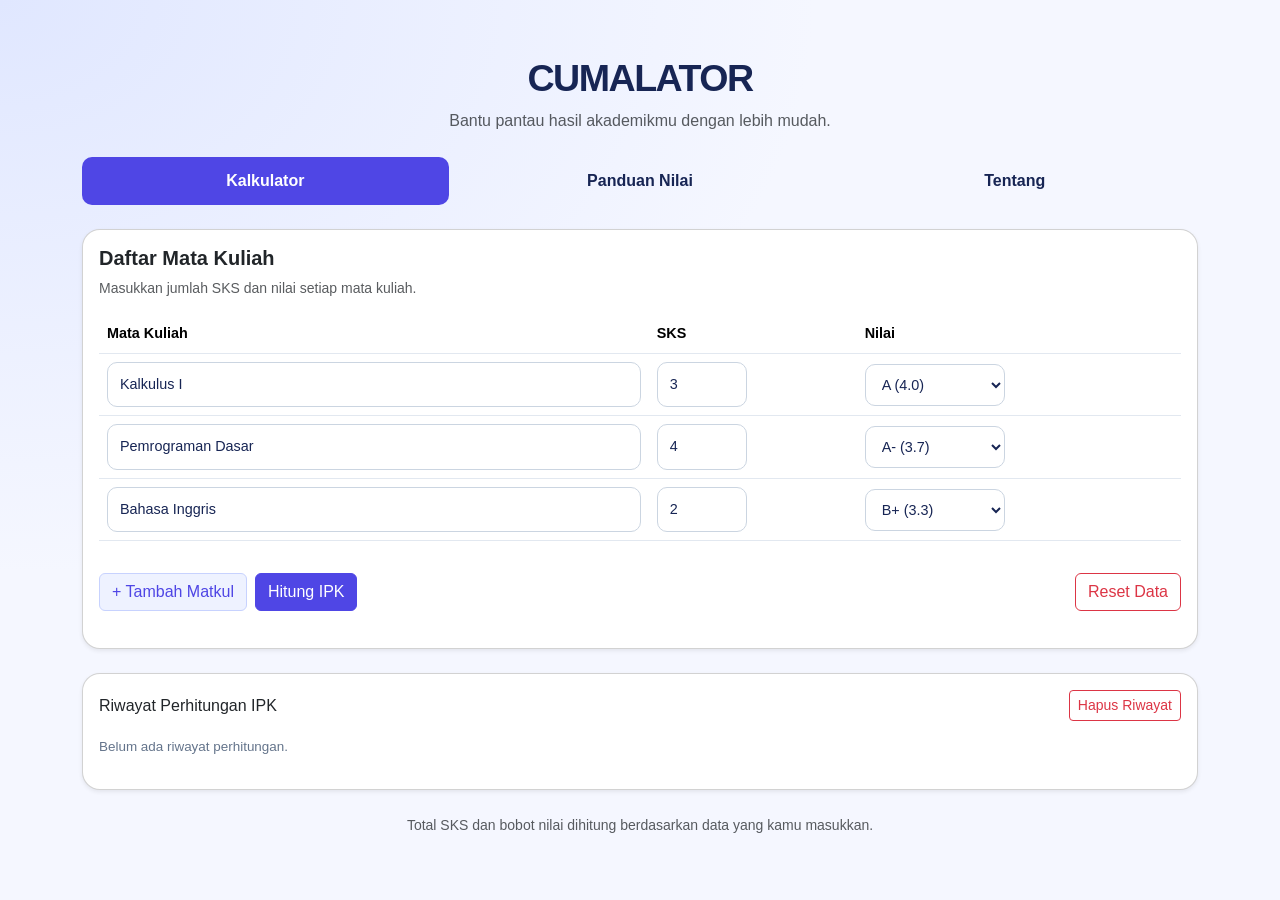
==== commit a973c7c9: "docs: tambah ui-pustaka.js dan DEPENDENCIES.md" ====
--- a/index.html
+++ b/index.html
@@ -145,8 +145,10 @@
   </div>
 
   <script src="https://cdn.jsdelivr.net/npm/bootstrap@5.3.3/dist/js/bootstrap.bundle.min.js"></script>
+  <script src="https://cdn.jsdelivr.net/npm/bootstrap@5.3.3/dist/js/bootstrap.bundle.min.js"></script>
+  <script src="src/ui-pustaka.js"></script>
   <script src="src/script.js"></script>
-
+  
   <script>
     // Navigasi sederhana antar halaman
     const tombolNav = document.querySelectorAll('.nav-btn');
--- a/src/style.css
+++ b/src/style.css
@@ -14,6 +14,26 @@
   --success-text: #3730a3;
 }
 
+:root {
+  --bs-primary: #4f46e5;
+  --bs-primary-rgb: 79, 70, 229;
+  --bs-body-font-family: Inter, "Segoe UI", Arial, sans-serif;
+}
+
+.btn-primary {
+  --bs-btn-bg: var(--accent);
+  --bs-btn-border-color: var(--accent);
+  --bs-btn-hover-bg: var(--accent-hover);
+  --bs-btn-hover-border-color: var(--accent-hover);
+}
+
+.btn-ghost {
+  --bs-btn-color: var(--accent);
+  --bs-btn-bg: #eef2ff;
+  --bs-btn-border-color: #c7d2fe;
+  --bs-btn-hover-bg: #e0e7ff;
+}
+
 * {
   box-sizing: border-box;
 }
@@ -54,11 +74,7 @@
 }
 
 .card {
-  min-width: 0;
   margin-bottom: 18px;
-  padding: 22px;
-  background: var(--card-bg);
-  border: 1px solid var(--border);
   border-radius: 18px;
   box-shadow: 0 8px 28px #1725540a;
 }
@@ -133,52 +149,6 @@
   min-width: 150px;
 }
 
-.btn {
-  min-height: 40px;
-  padding: 10px 15px;
-  border: 0;
-  border-radius: 10px;
-  font: inherit;
-  font-size: 0.88rem;
-  font-weight: 650;
-  cursor: pointer;
-  transition: background 0.15s ease, transform 0.15s ease;
-}
-
-.btn:active {
-  transform: scale(0.97);
-}
-
-.btn-primary {
-  background: var(--accent);
-  color: #fff;
-}
-
-.btn-primary:hover {
-  background: var(--accent-hover);
-}
-
-.btn-danger {
-  padding: 8px 11px;
-  background: #fef2f2;
-  color: var(--danger);
-}
-
-.btn-danger:hover {
-  background: #fee2e2;
-  color: var(--danger-hover);
-}
-
-.btn-ghost {
-  border: 1px solid #c7d2fe;
-  background: #eef2ff;
-  color: var(--accent);
-}
-
-.btn-ghost:hover {
-  background: #e0e7ff;
-}
-
 .actions-row {
   display: flex;
   flex-wrap: wrap;
@@ -263,7 +233,7 @@
   font-size: 0.78rem;
 }
 
-.tooltip {
+.bobot-tip {
   position: fixed;
   z-index: 10;
   padding: 7px 10px;
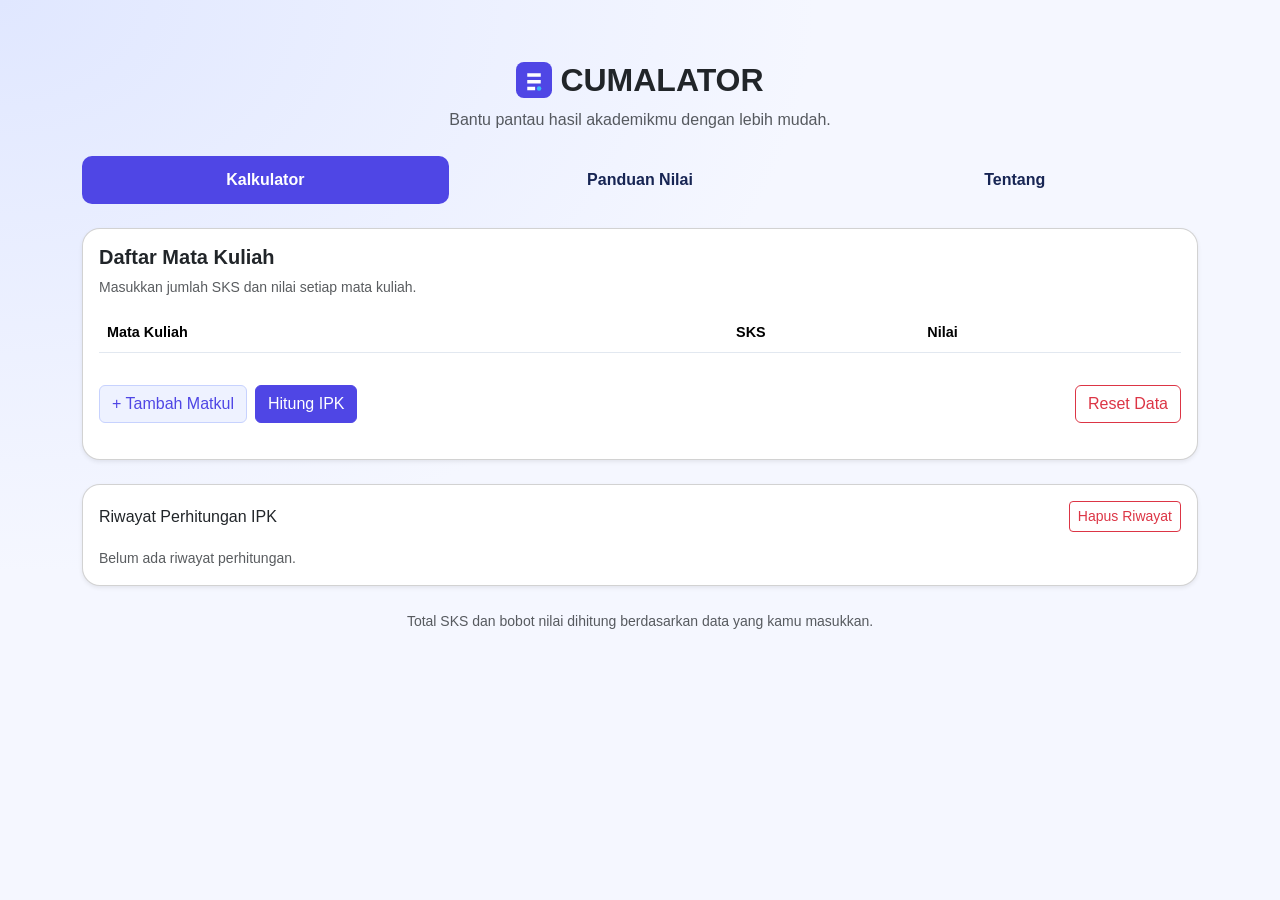
==== commit 53f0e280: "refactor(modul): pecah aplikasi cumalator menjadi modul ES" ====
--- a/index.html
+++ b/index.html
@@ -3,8 +3,9 @@
 <head>
   <meta charset="UTF-8">
   <meta name="viewport" content="width=device-width, initial-scale=1">
-  <title>CUMALATOR — Hitung IPK</title>
-
+  <title>CUMALATOR — Hitung IPK</title> 
+  
+  <link rel="icon" type="image/svg+xml" href="assets/logo-cumalator.svg">
   <link rel="stylesheet" href="https://cdn.jsdelivr.net/npm/bootstrap@5.3.3/dist/css/bootstrap.min.css">
   <link rel="stylesheet" href="src/style.css">
 </head>
@@ -13,9 +14,13 @@
   <div class="bobot-tip" id="tooltip"></div>
 
   <div class="container py-4">
+    
     <header class="text-center mb-4">
-      <h1 class="fw-bold">CUMALATOR</h1>
-      <p class="text-muted">Bantu pantau hasil akademikmu dengan lebih mudah.</p>
+      <div class="d-flex align-items-center justify-content-center gap-2 mb-1">
+        <img src="assets/logo-cumalator.svg" alt="Logo CUMALATOR" width="36" height="36">
+        <span class="fs-2 fw-bold text-dark">CUMALATOR</span>
+      </div>
+      <p class="text-muted mb-0">Bantu pantau hasil akademikmu dengan lebih mudah.</p>
     </header>
 
     <nav class="d-flex justify-content-center gap-2 mb-4">
@@ -25,7 +30,6 @@
     </nav>
 
     <main>
-      <!-- Menu Kalkulator -->
       <section class="app-view active" id="calculatorView">
         <form id="ipkForm">
           <div class="card shadow-sm mb-4">
@@ -78,7 +82,6 @@
         </div>
       </section>
 
-      <!-- Menu Panduan -->
       <section class="app-view" id="guideView" hidden>
         <div class="card shadow-sm mb-4">
           <div class="card-body">
@@ -125,7 +128,6 @@
         </div>
       </section>
 
-      <!-- Menu Tentang -->
       <section class="app-view" id="aboutView" hidden>
         <div class="card shadow-sm mb-4">
           <div class="card-body text-center py-4">
@@ -145,42 +147,7 @@
   </div>
 
   <script src="https://cdn.jsdelivr.net/npm/bootstrap@5.3.3/dist/js/bootstrap.bundle.min.js"></script>
-  <script src="https://cdn.jsdelivr.net/npm/bootstrap@5.3.3/dist/js/bootstrap.bundle.min.js"></script>
-  <script src="src/ui-pustaka.js"></script>
-  <script src="src/script.js"></script>
-  
-  <script>
-    // Navigasi sederhana antar halaman
-    const tombolNav = document.querySelectorAll('.nav-btn');
-    const semuaHalaman = document.querySelectorAll('.app-view');
-
-    function pindahHalaman(idTarget) {
-      semuaHalaman.forEach(hal => {
-        if (hal.id === idTarget) {
-          hal.hidden = false;
-          hal.classList.add('active');
-        } else {
-          hal.hidden = true;
-          hal.classList.remove('active');
-        }
-      });
-
-      tombolNav.forEach(btn => {
-        if (btn.dataset.view === idTarget) {
-          btn.classList.add('active');
-        } else {
-          btn.classList.remove('active');
-        }
-      });
-    }
-
-    tombolNav.forEach(btn => {
-      btn.addEventListener('click', () => pindahHalaman(btn.dataset.view));
-    });
-
-    document.querySelectorAll('[data-go-view]').forEach(btn => {
-      btn.addEventListener('click', () => pindahHalaman(btn.dataset.goView));
-    });
-  </script>
+  <script type="module" src="src/ui-pustaka.js"></script>
+  <script type="module" src="src/main.js"></script>
 </body>
 </html>
--- a/src/style.css
+++ b/src/style.css
@@ -433,3 +433,14 @@
   background-color: #fef2f2 !important;
   outline-color: #dc2626;
 }
+
+.table input[type="number"] {
+  min-width: 70px !important;
+  text-align: center;
+  padding: 0.375rem 0.25rem !important;
+}
+
+.table select {
+  min-width: 95px !important;
+  padding-right: 1.5rem !important;
+}
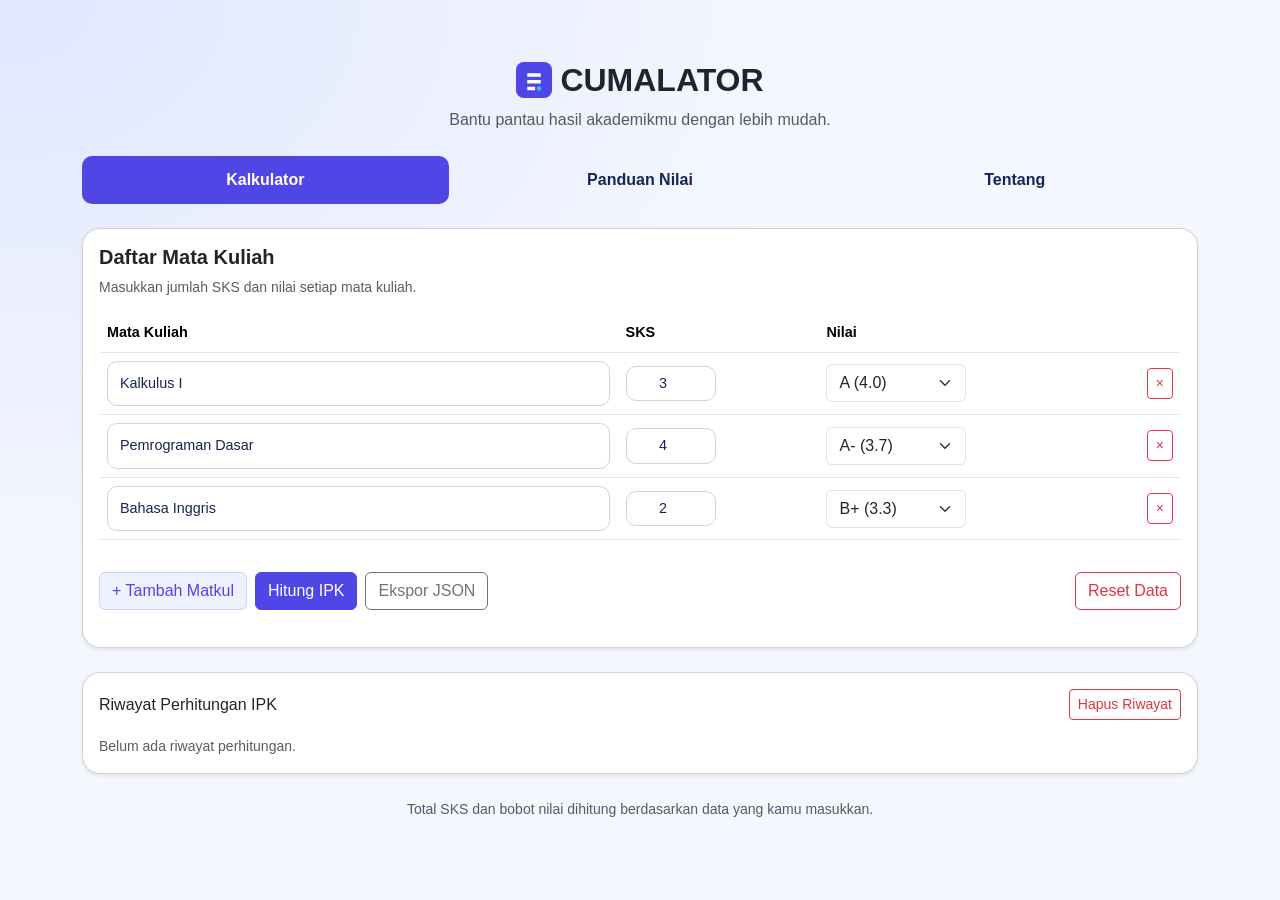
==== commit 8effc6a5: "feat: selesaikan sprint 4 safe storage ekspor json dan dokumentasi" ====
--- a/index.html
+++ b/index.html
@@ -54,6 +54,7 @@
               <div class="d-flex flex-wrap gap-2 mt-3">
                 <button type="button" class="btn btn-ghost" id="addRowBtn">+ Tambah Matkul</button>
                 <button type="submit" class="btn btn-primary" id="submitBtn">Hitung IPK</button>
+                <button type="button" class="btn btn-outline-secondary" id="exportBtn">Ekspor JSON</button>
                 <button type="button" class="btn btn-outline-danger" id="resetBtn">Reset Data</button>
               </div>
 
@@ -147,7 +148,6 @@
   </div>
 
   <script src="https://cdn.jsdelivr.net/npm/bootstrap@5.3.3/dist/js/bootstrap.bundle.min.js"></script>
-  <script type="module" src="src/ui-pustaka.js"></script>
   <script type="module" src="src/main.js"></script>
 </body>
 </html>
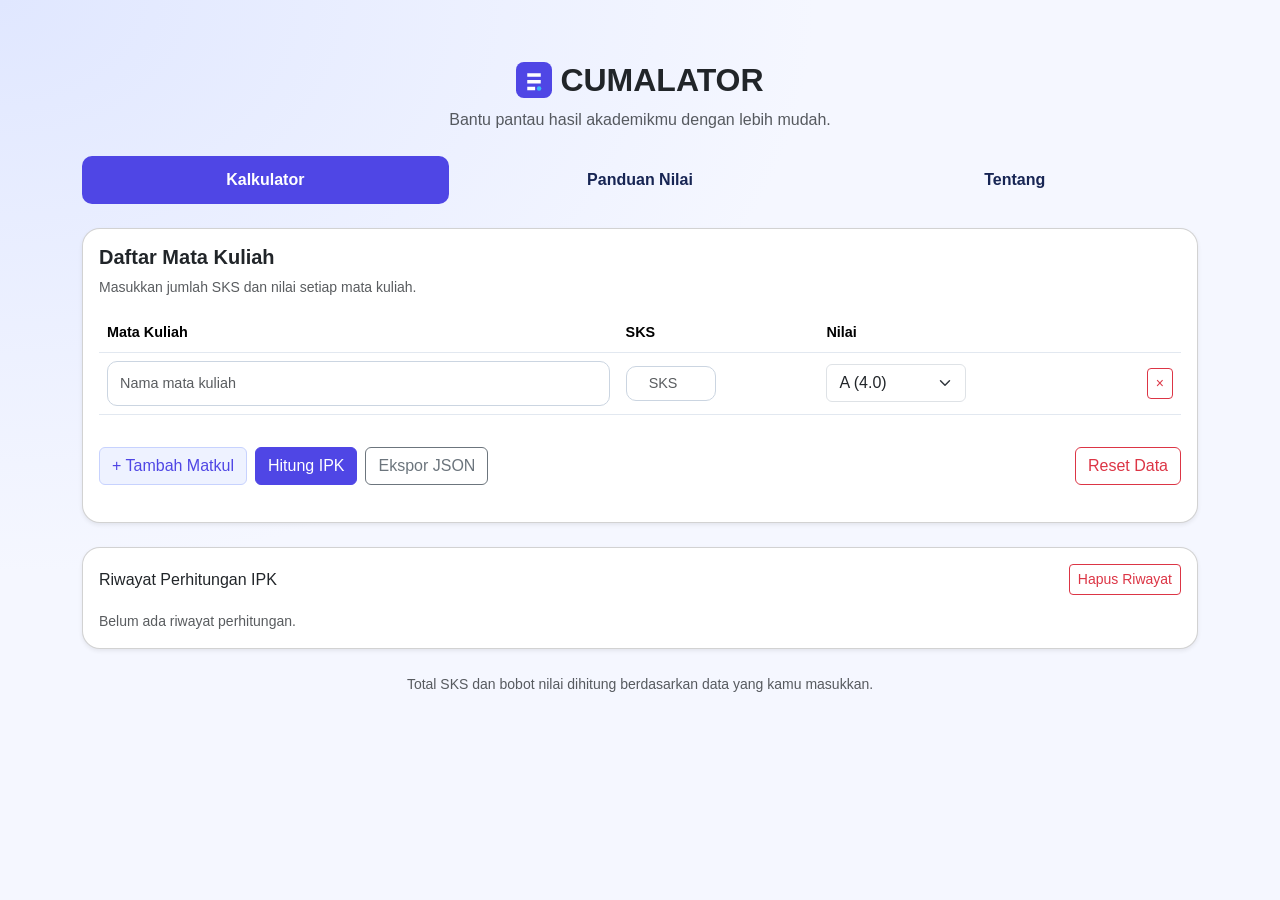
==== commit 0711f7fe: "feat(demo): pasang demo-kit.js; mulai dari satu baris kosong" ====
--- a/index.html
+++ b/index.html
@@ -148,6 +148,26 @@
   </div>
 
   <script src="https://cdn.jsdelivr.net/npm/bootstrap@5.3.3/dist/js/bootstrap.bundle.min.js"></script>
+  <!-- Kit demo: aktif hanya jika alamat berakhiran ?demo=1 (Demo Akhir TB033109) -->
+  <script>
+    window.DEMO_KIT = {
+      kunciStorage: ['cumalator:data:v1', 'cumalator:history:v1'],
+      isiContoh() {
+        const contoh = [
+          { nama: 'Pemrograman Visual', sks: 3, nilai: 'A' },
+          { nama: 'Animasi 2D', sks: 3, nilai: 'A-' },
+          { nama: 'Videografi', sks: 3, nilai: 'B+' },
+          { nama: 'Sistem Multimedia', sks: 2, nilai: 'A' },
+          { nama: 'Bahasa Inggris', sks: 2, nilai: 'B+' },
+          { nama: 'Kewirausahaan', sks: 2, nilai: 'A-' }
+        ];
+        localStorage.setItem('cumalator:data:v1', JSON.stringify(contoh));
+        // riwayat dikosongkan agar sisa uji coba tidak ikut tampil saat demo
+        localStorage.removeItem('cumalator:history:v1');
+      }
+    };
+  </script>
+  <script src="demo-kit.js"></script>
   <script type="module" src="src/main.js"></script>
 </body>
 </html>
